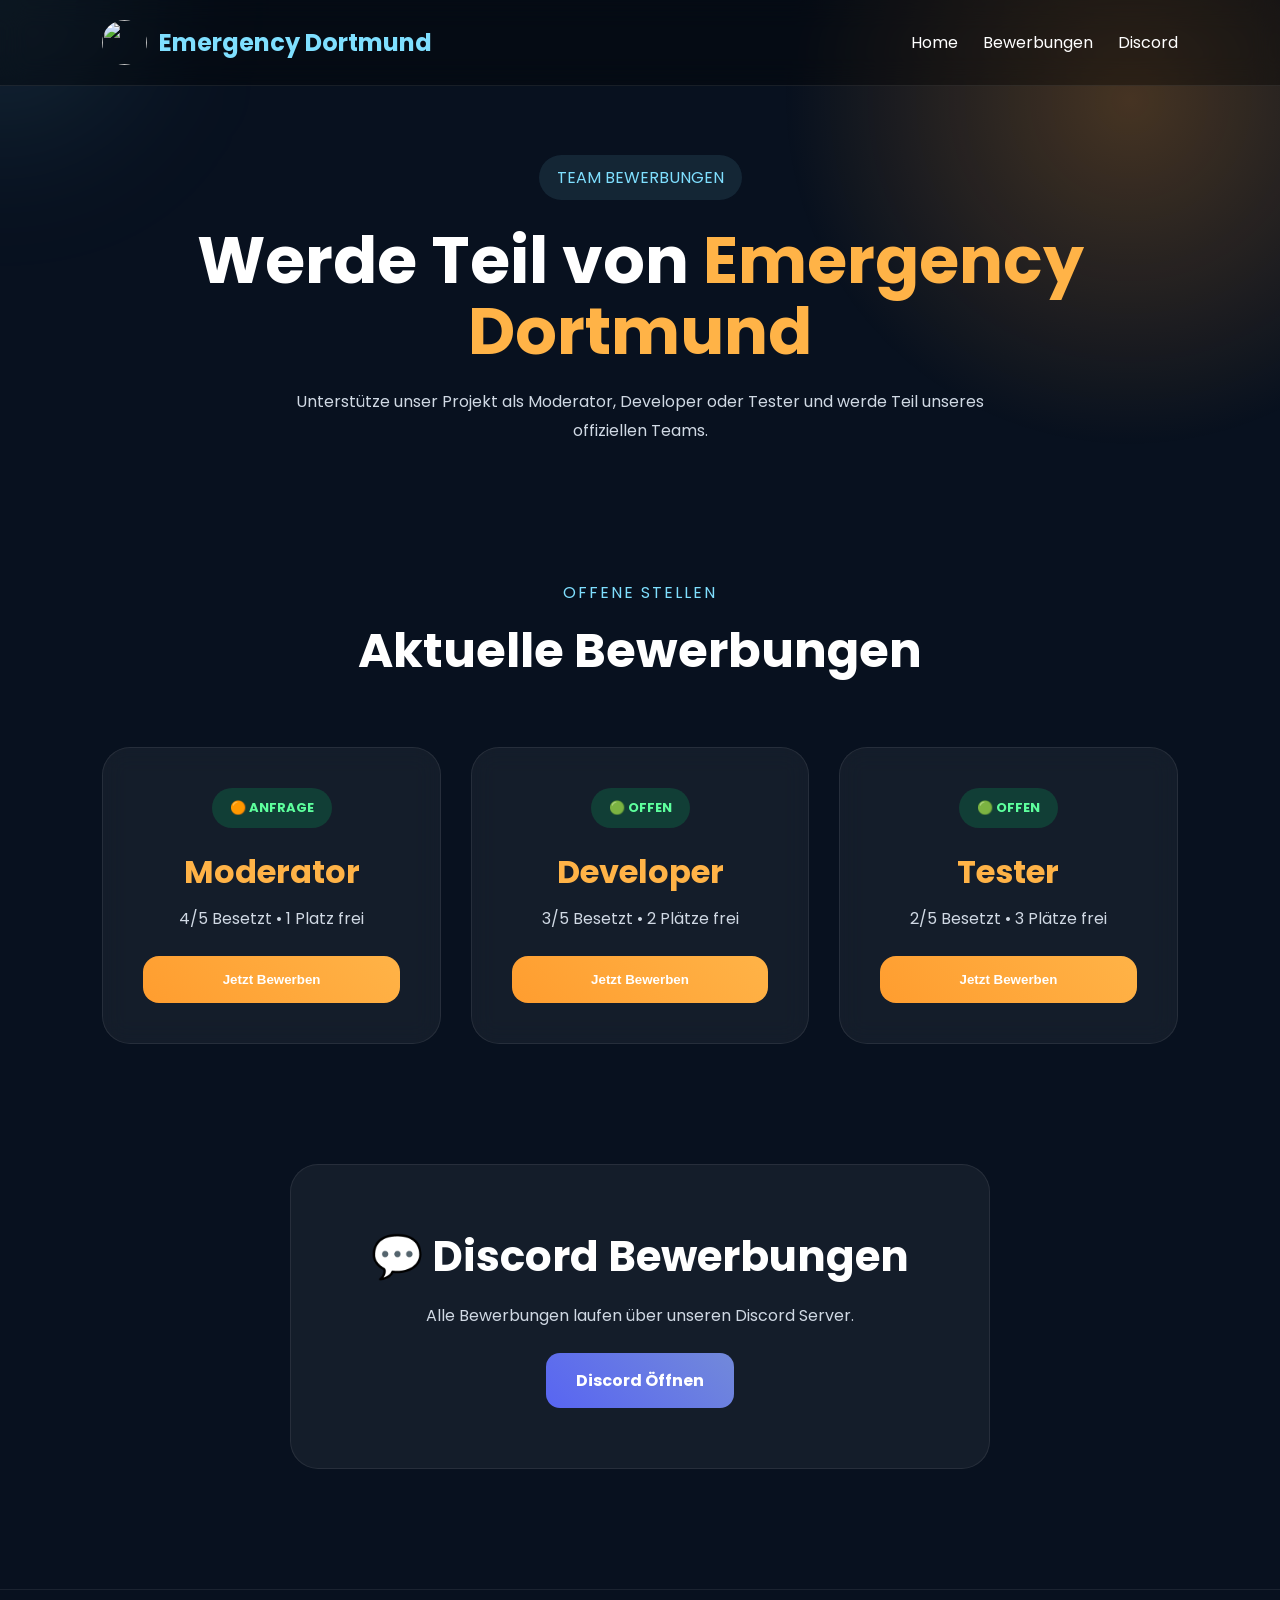
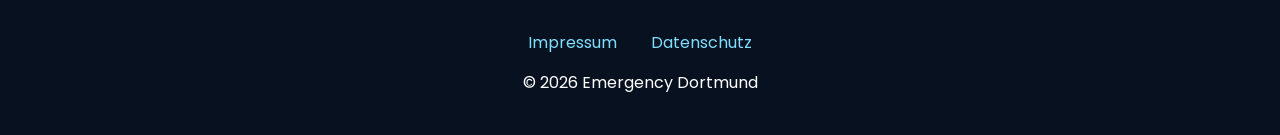
==== bewerbung.html @ aeb2450f "Create bewerbung.html" ====
<!DOCTYPE html>
<html lang="de">

<head>

<meta charset="UTF-8">
<meta name="viewport" content="width=device-width, initial-scale=1.0">

<title>Bewerbungen | Emergency Dortmund</title>

<link rel="preconnect" href="https://fonts.googleapis.com">
<link rel="preconnect" href="https://fonts.gstatic.com" crossorigin>

<link href="https://fonts.googleapis.com/css2?family=Poppins:wght@300;400;500;600;700;800&display=swap" rel="stylesheet">

<style>

*{
  margin:0;
  padding:0;
  box-sizing:border-box;
}

body{
  font-family:'Poppins',sans-serif;
  background:#08111f;
  color:white;
  overflow-x:hidden;
}

/* BACKGROUND */

.background-blur{
  position:fixed;

  width:700px;
  height:700px;

  background:
  radial-gradient(
    circle,
    rgba(255,157,47,0.25),
    transparent 70%
  );

  top:-250px;
  right:-200px;

  z-index:-2;
}

.mouse-glow{
  position:fixed;

  width:250px;
  height:250px;

  border-radius:50%;

  background:
  rgba(127,223,255,0.12);

  filter:blur(80px);

  pointer-events:none;

  transform:translate(-50%,-50%);

  z-index:-1;
}

/* NAVBAR */

header{
  position:fixed;

  top:0;
  left:0;

  width:100%;

  z-index:999;

  background:
  rgba(0,0,0,0.35);

  backdrop-filter:blur(12px);

  border-bottom:
  1px solid rgba(255,255,255,0.08);
}

.navbar{
  display:flex;

  justify-content:space-between;
  align-items:center;

  padding:20px 8%;
}

.logo{
  display:flex;
  align-items:center;
  gap:12px;

  font-size:24px;
  font-weight:700;

  color:#7fdfff;
}

.logo-img{
  width:45px;
  height:45px;

  border-radius:50%;
}

.nav-links{
  display:flex;
  gap:25px;

  list-style:none;
}

.nav-links a{
  color:white;

  text-decoration:none;

  transition:0.3s;
}

.nav-links a:hover{
  color:#ffb347;
}

/* HERO */

.hero{
  min-height:60vh;

  display:flex;
  justify-content:center;
  align-items:center;

  text-align:center;

  padding:140px 8% 80px;
}

.badge{
  display:inline-block;

  padding:10px 18px;

  border-radius:30px;

  background:
  rgba(127,223,255,0.1);

  color:#7fdfff;

  margin-bottom:25px;
}

.hero h1{
  font-size:65px;

  line-height:1.1;

  margin-bottom:20px;
}

.hero h1 span{
  color:#ffb347;
}

.hero p{
  color:#d0d9e4;

  line-height:1.8;

  max-width:700px;

  margin:auto;
}

/* SECTION */

.features{
  padding:40px 8% 120px;
}

.section-title{
  text-align:center;

  margin-bottom:60px;
}

.section-title span{
  color:#7fdfff;

  letter-spacing:2px;
}

.section-title h2{
  font-size:48px;

  margin-top:10px;
}

/* GRID */

.application-grid{
  display:grid;

  grid-template-columns:
  repeat(auto-fit,minmax(280px,1fr));

  gap:30px;
}

/* CARDS */

.apply-card{
  position:relative;

  padding:40px;

  border-radius:28px;

  overflow:hidden;

  background:
  rgba(255,255,255,0.05);

  border:
  1px solid rgba(255,255,255,0.08);

  transition:0.4s;

  text-align:center;

  backdrop-filter:blur(12px);
}

.apply-card:hover{
  transform:translateY(-10px);

  border-color:#ff9d2f;

  box-shadow:
  0 0 30px rgba(255,157,47,0.2);
}

/* STATUS */

.job-status{
  display:inline-block;

  padding:10px 18px;

  border-radius:40px;

  font-size:13px;

  font-weight:700;

  margin-bottom:20px;
}

.open-status{
  background:
  rgba(0,255,120,0.15);

  color:#5dff9d;
}

.closed-status{
  background:
  rgba(255,0,0,0.15);

  color:#ff7b7b;
}

/* TEXT */

.apply-card h3{
  font-size:32px;

  margin-bottom:10px;

  color:#ffb347;
}

.apply-card p{
  color:#d0d9e4;

  margin-bottom:25px;
}

/* BUTTON */

.open-form-btn{
  width:100%;

  border:none;

  padding:16px;

  border-radius:16px;

  background:
  linear-gradient(
    45deg,
    #ff9d2f,
    #ffb347
  );

  color:white;

  font-weight:700;

  cursor:pointer;

  transition:0.3s;
}

.open-form-btn:hover{
  transform:translateY(-4px);

  box-shadow:
  0 0 25px rgba(255,157,47,0.35);
}

.closed-btn{
  background:#444;

  cursor:not-allowed;

  opacity:0.6;
}

/* POPUP */

.popup-form{
  position:fixed;

  top:0;
  left:0;

  width:100%;
  height:100%;

  background:
  rgba(0,0,0,0.75);

  display:flex;

  justify-content:center;
  align-items:center;

  opacity:0;
  visibility:hidden;

  transition:0.3s;

  z-index:99999;
}

.popup-form.active{
  opacity:1;
  visibility:visible;
}

.popup-box{
  width:90%;
  max-width:550px;

  padding:40px;

  border-radius:28px;

  background:#101b2e;

  border:
  1px solid rgba(255,255,255,0.08);

  position:relative;
}

.close-popup{
  position:absolute;

  top:18px;
  right:22px;

  cursor:pointer;

  font-size:22px;
}

.popup-box h2{
  margin-bottom:25px;

  color:#ffb347;
}

/* FORM */

.popup-box form{
  display:flex;

  flex-direction:column;

  gap:18px;
}

.popup-box input,
.popup-box textarea{
  width:100%;

  padding:16px;

  border:none;

  border-radius:14px;

  background:
  rgba(255,255,255,0.08);

  color:white;

  outline:none;

  font-family:'Poppins',sans-serif;
}

.popup-box textarea{
  min-height:140px;

  resize:none;
}

.popup-box input::placeholder,
.popup-box textarea::placeholder{
  color:#c9d4df;
}

.popup-box button{
  border:none;

  padding:16px;

  border-radius:14px;

  background:
  linear-gradient(
    45deg,
    #ff9d2f,
    #ffb347
  );

  color:white;

  font-weight:700;

  cursor:pointer;
}

/* DISCORD */

.discord-section{
  padding:0 8% 120px;
}

.discord-box{
  max-width:700px;

  margin:auto;

  padding:60px;

  border-radius:28px;

  text-align:center;

  background:
  rgba(255,255,255,0.05);

  border:
  1px solid rgba(255,255,255,0.08);
}

.discord-box h2{
  font-size:42px;

  margin-bottom:15px;
}

.discord-box p{
  color:#d0d9e4;

  margin-bottom:25px;
}

.btn{
  display:inline-block;

  padding:15px 30px;

  border-radius:14px;

  text-decoration:none;

  font-weight:700;
}

.discord-btn{
  background:
  linear-gradient(
    45deg,
    #5865F2,
    #7289DA
  );

  color:white;
}

/* FOOTER */

footer{
  padding:40px 8%;

  text-align:center;

  border-top:
  1px solid rgba(255,255,255,0.08);
}

.footer-links{
  margin-bottom:15px;
}

.footer-links a{
  color:#7fdfff;

  margin:0 15px;

  text-decoration:none;
}

/* MOBILE */

@media(max-width:700px){

  .navbar{
    flex-direction:column;
    gap:20px;
  }

  .hero h1{
    font-size:42px;
  }

  .section-title h2{
    font-size:36px;
  }

  .discord-box{
    padding:35px;
  }

}

</style>

</head>

<body>

<div class="background-blur"></div>
<div class="mouse-glow"></div>

<header>

<nav class="navbar">

<div class="logo">

<img
src="https://cdn-icons-png.flaticon.com/512/484/484167.png"
class="logo-img">

<span>Emergency Dortmund</span>

</div>

<ul class="nav-links">

<li><a href="index.html">Home</a></li>
<li><a href="#bewerbung">Bewerbungen</a></li>
<li><a href="#discord">Discord</a></li>

</ul>

</nav>

</header>

<section class="hero" id="bewerbung">

<div class="hero-left">

<span class="badge">
TEAM BEWERBUNGEN
</span>

<h1>
Werde Teil von
<span>Emergency Dortmund</span>
</h1>

<p>
Unterstütze unser Projekt als Moderator,
Developer oder Tester und werde Teil
unseres offiziellen Teams.
</p>

</div>

</section>

<section class="features">

<div class="section-title">

<span>OFFENE STELLEN</span>

<h2>
Aktuelle Bewerbungen
</h2>

</div>

<div class="application-grid">

<div class="apply-card">

<div class="job-status open-status">
🟠 ANFRAGE
</div>

<h3>Moderator</h3>

<p>
4/5 Besetzt • 1 Platz frei
</p>

<button class="open-form-btn">
Jetzt Bewerben
</button>

</div>

<div class="apply-card">

<div class="job-status open-status">
🟢 OFFEN
</div>

<h3>Developer</h3>

<p>
3/5 Besetzt • 2 Plätze frei
</p>

<button class="open-form-btn">
Jetzt Bewerben
</button>

</div>

<div class="apply-card">

<div class="job-status open-status">
🟢 OFFEN
</div>

<h3>Tester</h3>

<p>
2/5 Besetzt • 3 Plätze frei
</p>

<button class="open-form-btn">
Jetzt Bewerben
</button>

</div>

</section>

<!-- POPUP -->

<div class="popup-form" id="popupForm">

<div class="popup-box">

<span class="close-popup" id="closePopup">
✖
</span>

<h2>
Bewerbung Absenden
</h2>

<form id="applicationForm">

<input
type="text"
placeholder="Discord Name"
required>

<input
type="number"
placeholder="Alter"
required>

<textarea
placeholder="Warum möchtest du ins Team?"
required></textarea>

<input
type="file"
accept="image/*">

<button type="submit">
Bewerbung Senden
</button>

</form>

</div>

</div>

<section class="discord-section" id="discord">

<div class="discord-box">

<h2>
💬 Discord Bewerbungen
</h2>

<p>
Alle Bewerbungen laufen über unseren Discord Server.
</p>

<a
href="https://discord.gg/my58QDfewV"
target="_blank"
class="btn discord-btn">

Discord Öffnen

</a>

</div>

</section>

<footer>

<div class="footer-links">

<a href="impressum.html">
Impressum
</a>

<a href="datenschutz.html">
Datenschutz
</a>

</div>

<p>
© 2026 Emergency Dortmund
</p>

</footer>

<script src="script.js"></script>

</body>
</html>
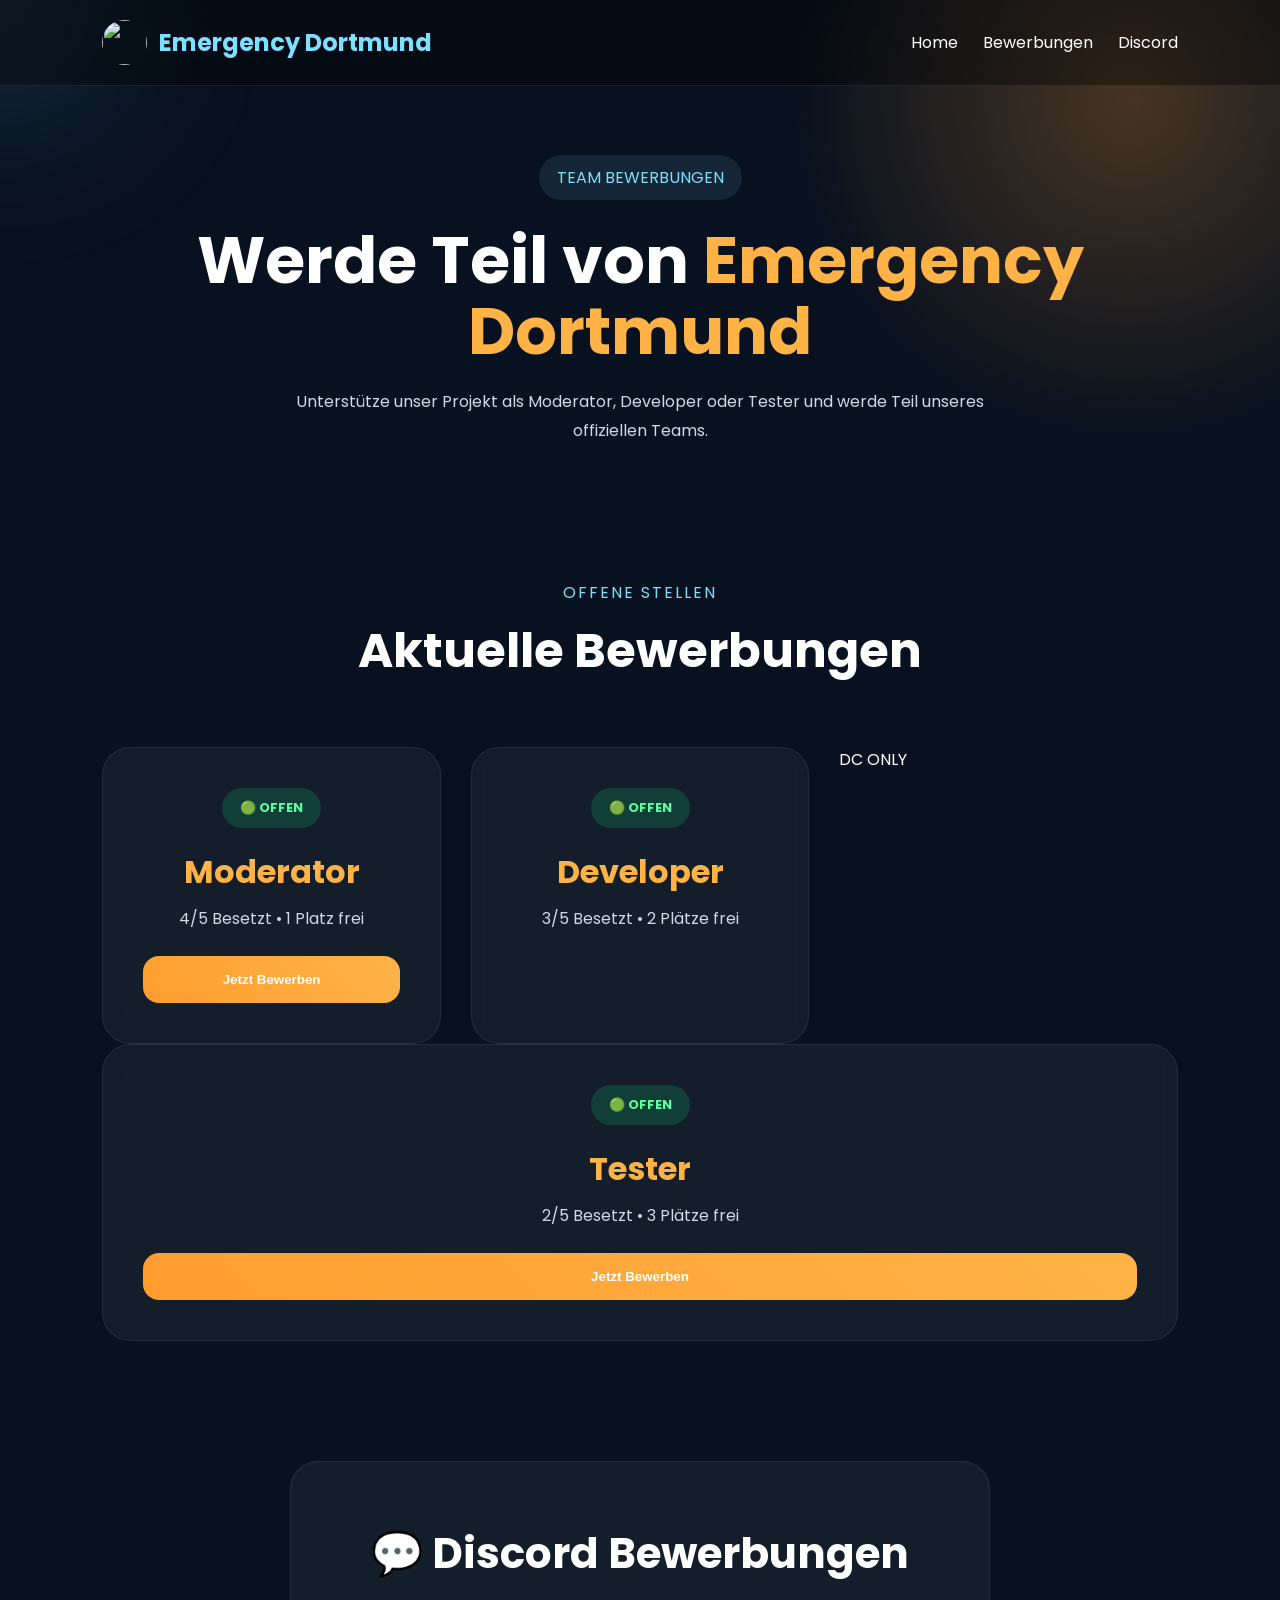
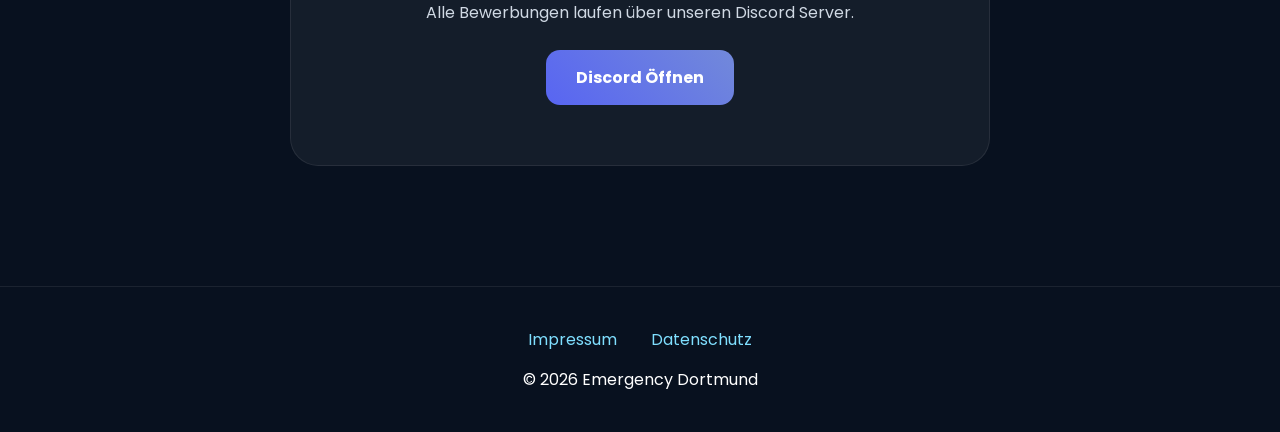
==== commit 2a36cd6a: "Update bewerbung.html" ====
--- a/bewerbung.html
+++ b/bewerbung.html
@@ -650,7 +650,7 @@
 <div class="apply-card">
 
 <div class="job-status open-status">
-🟠 ANFRAGE
+🟢 OFFEN
 </div>
 
 <h3>Moderator</h3>
@@ -676,11 +676,9 @@
 <p>
 3/5 Besetzt • 2 Plätze frei
 </p>
-
-<button class="open-form-btn">
-Jetzt Bewerben
-</button>
-
+  
+</div>
+DC ONLY
 </div>
 
 <div class="apply-card">
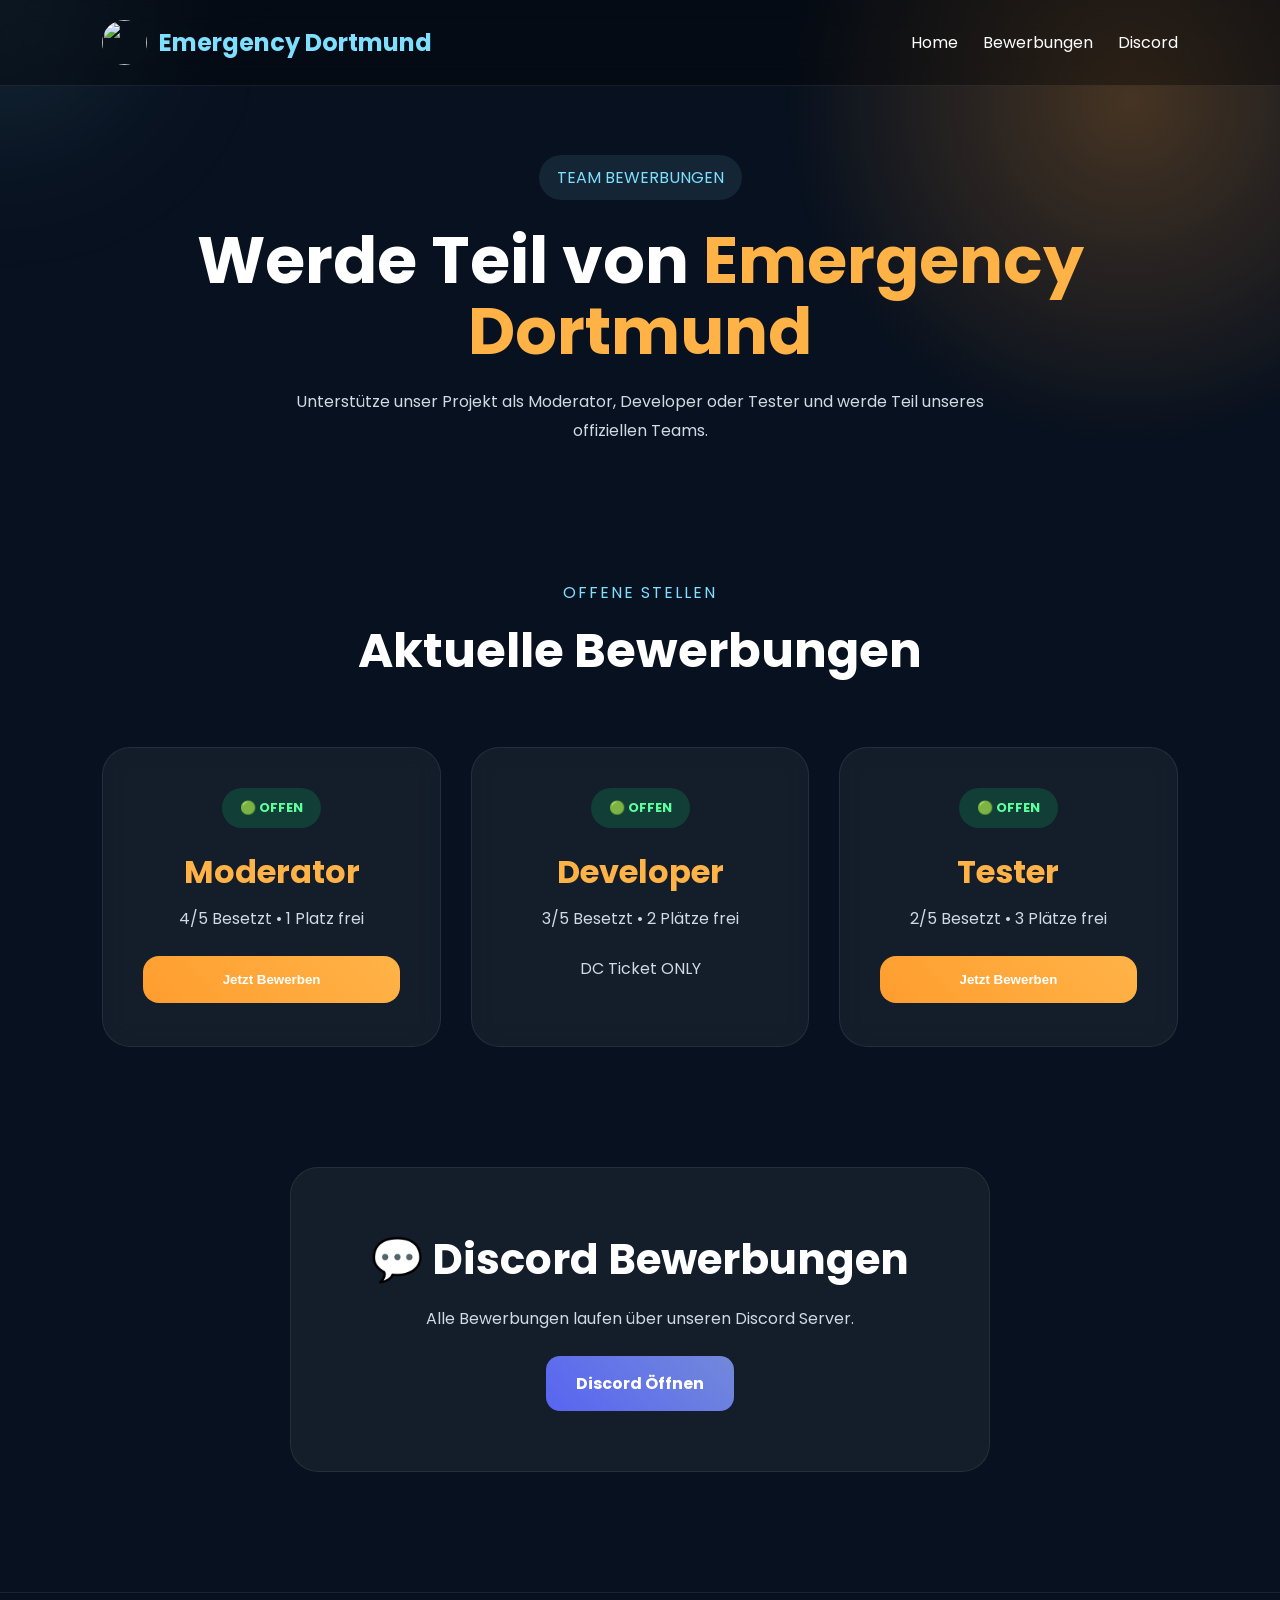
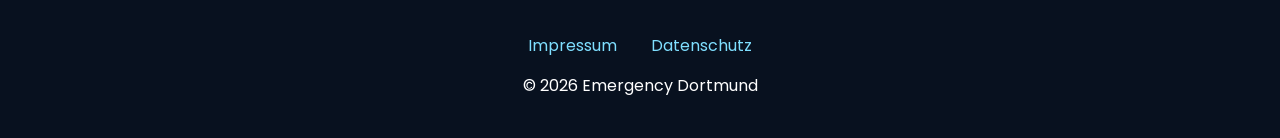
==== commit 0db5d125: "Update bewerbung.html" ====
--- a/bewerbung.html
+++ b/bewerbung.html
@@ -677,8 +677,10 @@
 3/5 Besetzt • 2 Plätze frei
 </p>
   
-</div>
-DC ONLY
+<p>
+  DC  Ticket ONLY
+</p>
+
 </div>
 
 <div class="apply-card">
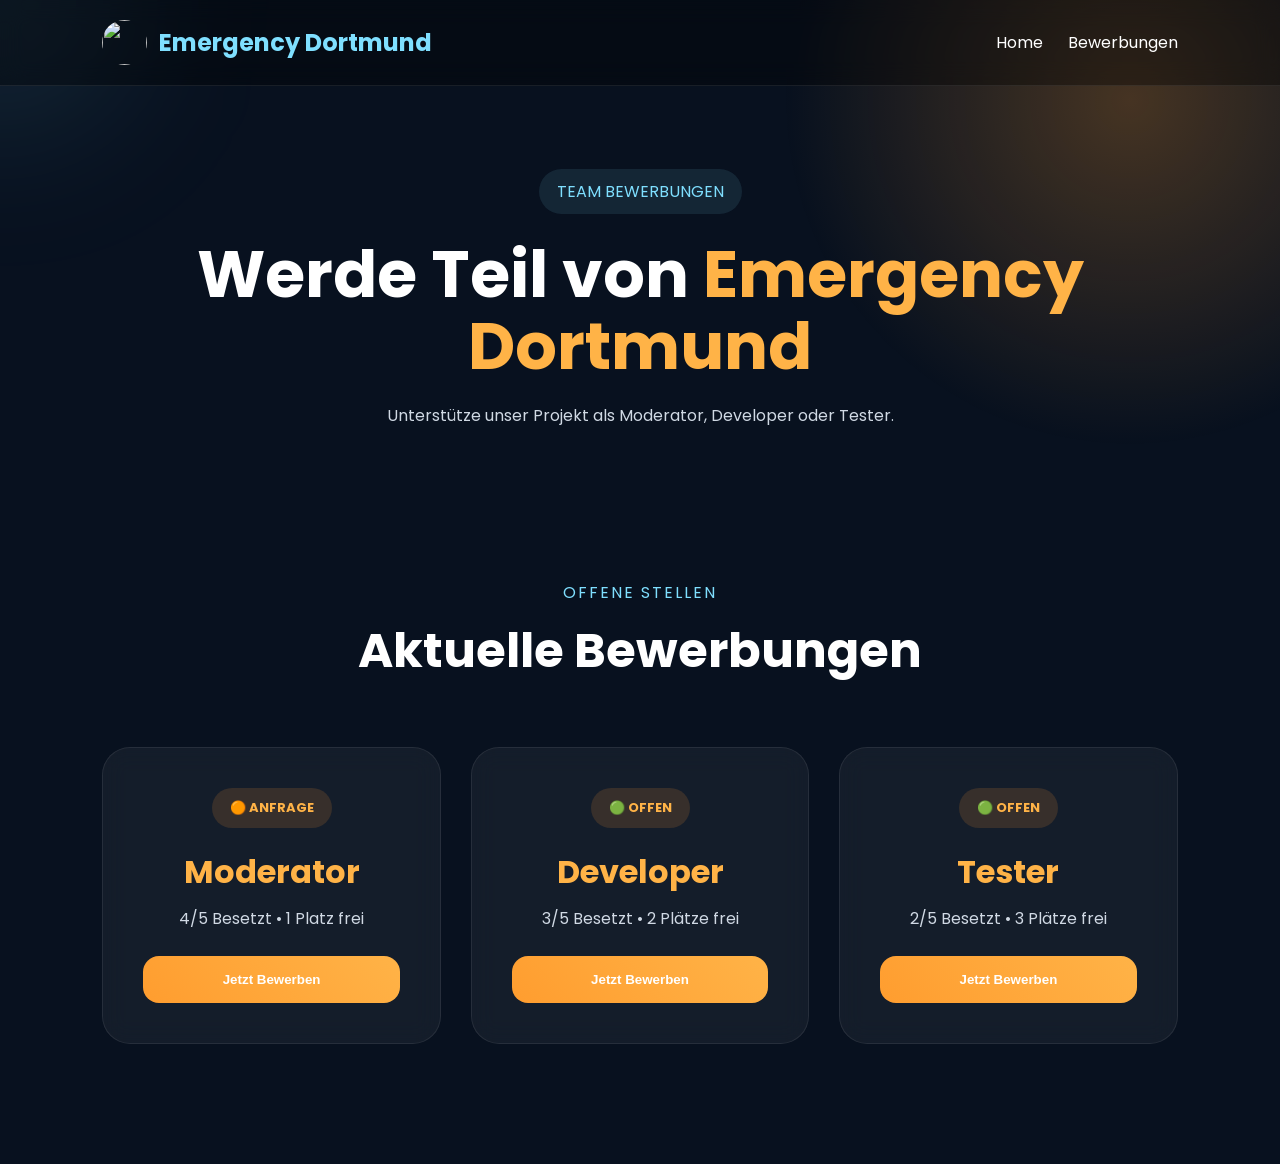
==== commit 6a57ee7a: "Update bewerbung.html" ====
--- a/bewerbung.html
+++ b/bewerbung.html
@@ -1,3 +1,4 @@
+
 <!DOCTYPE html>
 <html lang="de">
 
@@ -28,11 +29,8 @@
   overflow-x:hidden;
 }
 
-/* BACKGROUND */
-
 .background-blur{
   position:fixed;
-
   width:700px;
   height:700px;
 
@@ -69,8 +67,6 @@
   z-index:-1;
 }
 
-/* NAVBAR */
-
 header{
   position:fixed;
 
@@ -126,17 +122,13 @@
 
 .nav-links a{
   color:white;
-
   text-decoration:none;
-
   transition:0.3s;
 }
 
 .nav-links a:hover{
   color:#ffb347;
 }
-
-/* HERO */
 
 .hero{
   min-height:60vh;
@@ -167,9 +159,7 @@
 
 .hero h1{
   font-size:65px;
-
   line-height:1.1;
-
   margin-bottom:20px;
 }
 
@@ -179,15 +169,10 @@
 
 .hero p{
   color:#d0d9e4;
-
   line-height:1.8;
-
   max-width:700px;
-
   margin:auto;
 }
-
-/* SECTION */
 
 .features{
   padding:40px 8% 120px;
@@ -195,23 +180,18 @@
 
 .section-title{
   text-align:center;
-
   margin-bottom:60px;
 }
 
 .section-title span{
   color:#7fdfff;
-
   letter-spacing:2px;
 }
 
 .section-title h2{
   font-size:48px;
-
   margin-top:10px;
 }
-
-/* GRID */
 
 .application-grid{
   display:grid;
@@ -222,8 +202,6 @@
   gap:30px;
 }
 
-/* CARDS */
-
 .apply-card{
   position:relative;
 
@@ -255,8 +233,6 @@
   0 0 30px rgba(255,157,47,0.2);
 }
 
-/* STATUS */
-
 .job-status{
   display:inline-block;
 
@@ -273,19 +249,10 @@
 
 .open-status{
   background:
-  rgba(0,255,120,0.15);
-
-  color:#5dff9d;
-}
-
-.closed-status{
-  background:
-  rgba(255,0,0,0.15);
-
-  color:#ff7b7b;
-}
-
-/* TEXT */
+  rgba(255,157,47,0.15);
+
+  color:#ffb347;
+}
 
 .apply-card h3{
   font-size:32px;
@@ -300,8 +267,6 @@
 
   margin-bottom:25px;
 }
-
-/* BUTTON */
 
 .open-form-btn{
   width:100%;
@@ -335,16 +300,6 @@
   0 0 25px rgba(255,157,47,0.35);
 }
 
-.closed-btn{
-  background:#444;
-
-  cursor:not-allowed;
-
-  opacity:0.6;
-}
-
-/* POPUP */
-
 .popup-form{
   position:fixed;
 
@@ -377,7 +332,11 @@
 
 .popup-box{
   width:90%;
-  max-width:550px;
+  max-width:650px;
+
+  max-height:90vh;
+
+  overflow-y:auto;
 
   padding:40px;
 
@@ -407,8 +366,6 @@
 
   color:#ffb347;
 }
-
-/* FORM */
 
 .popup-box form{
   display:flex;
@@ -439,14 +396,8 @@
 }
 
 .popup-box textarea{
-  min-height:140px;
-
-  resize:none;
-}
-
-.popup-box input::placeholder,
-.popup-box textarea::placeholder{
-  color:#c9d4df;
+  min-height:120px;
+  resize:vertical;
 }
 
 .popup-box button{
@@ -470,89 +421,11 @@
   cursor:pointer;
 }
 
-/* DISCORD */
-
-.discord-section{
-  padding:0 8% 120px;
-}
-
-.discord-box{
-  max-width:700px;
-
-  margin:auto;
-
-  padding:60px;
-
-  border-radius:28px;
-
-  text-align:center;
-
-  background:
-  rgba(255,255,255,0.05);
-
-  border:
-  1px solid rgba(255,255,255,0.08);
-}
-
-.discord-box h2{
-  font-size:42px;
-
-  margin-bottom:15px;
-}
-
-.discord-box p{
-  color:#d0d9e4;
-
-  margin-bottom:25px;
-}
-
-.btn{
-  display:inline-block;
-
-  padding:15px 30px;
-
-  border-radius:14px;
-
-  text-decoration:none;
-
-  font-weight:700;
-}
-
-.discord-btn{
-  background:
-  linear-gradient(
-    45deg,
-    #5865F2,
-    #7289DA
-  );
-
-  color:white;
-}
-
-/* FOOTER */
-
-footer{
-  padding:40px 8%;
-
-  text-align:center;
-
-  border-top:
-  1px solid rgba(255,255,255,0.08);
-}
-
-.footer-links{
-  margin-bottom:15px;
-}
-
-.footer-links a{
-  color:#7fdfff;
-
-  margin:0 15px;
-
-  text-decoration:none;
-}
-
-/* MOBILE */
+#extraQuestions{
+  display:flex;
+  flex-direction:column;
+  gap:18px;
+}
 
 @media(max-width:700px){
 
@@ -569,10 +442,6 @@
     font-size:36px;
   }
 
-  .discord-box{
-    padding:35px;
-  }
-
 }
 
 </style>
@@ -591,7 +460,7 @@
 <div class="logo">
 
 <img
-src="https://cdn-icons-png.flaticon.com/512/484/484167.png"
+src="https://media.discordapp.net/attachments/1493311667008831699/1497679529953726666/logo_ed_512.png?ex=69fc3e01&is=69faec81&hm=81a298f5e2b6f45f54019f173b83fa4e99f948a223a4961e307ef3fbd646ee0b&=&format=webp&quality=lossless"
 class="logo-img">
 
 <span>Emergency Dortmund</span>
@@ -601,8 +470,7 @@
 <ul class="nav-links">
 
 <li><a href="index.html">Home</a></li>
-<li><a href="#bewerbung">Bewerbungen</a></li>
-<li><a href="#discord">Discord</a></li>
+<li><a href="bewerbung.html">Bewerbungen</a></li>
 
 </ul>
 
@@ -610,9 +478,9 @@
 
 </header>
 
-<section class="hero" id="bewerbung">
-
-<div class="hero-left">
+<section class="hero">
+
+<div>
 
 <span class="badge">
 TEAM BEWERBUNGEN
@@ -625,8 +493,7 @@
 
 <p>
 Unterstütze unser Projekt als Moderator,
-Developer oder Tester und werde Teil
-unseres offiziellen Teams.
+Developer oder Tester.
 </p>
 
 </div>
@@ -650,7 +517,7 @@
 <div class="apply-card">
 
 <div class="job-status open-status">
-🟢 OFFEN
+🟠 ANFRAGE
 </div>
 
 <h3>Moderator</h3>
@@ -676,10 +543,10 @@
 <p>
 3/5 Besetzt • 2 Plätze frei
 </p>
-  
-<p>
-  DC  Ticket ONLY
-</p>
+
+<button class="open-form-btn">
+Jetzt Bewerben
+</button>
 
 </div>
 
@@ -701,9 +568,9 @@
 
 </div>
 
+</div>
+
 </section>
-
-<!-- POPUP -->
 
 <div class="popup-form" id="popupForm">
 
@@ -713,11 +580,13 @@
 ✖
 </span>
 
-<h2>
+<h2 id="popupTitle">
 Bewerbung Absenden
 </h2>
 
 <form id="applicationForm">
+
+<input type="hidden" id="selectedRole">
 
 <input
 type="text"
@@ -730,12 +599,23 @@
 required>
 
 <textarea
-placeholder="Warum möchtest du ins Team?"
+placeholder="Erzähle etwas über dich"
 required></textarea>
+
+<div id="extraQuestions"></div>
+
+<div id="developerUpload" style="display:none;">
+
+<label style="color:#ffb347;">
+Portfolio / Bilder hochladen
+</label>
 
 <input
 type="file"
-accept="image/*">
+accept="image/*"
+multiple>
+
+</div>
 
 <button type="submit">
 Bewerbung Senden
@@ -747,52 +627,377 @@
 
 </div>
 
-<section class="discord-section" id="discord">
-
-<div class="discord-box">
-
-<h2>
-💬 Discord Bewerbungen
-</h2>
-
-<p>
-Alle Bewerbungen laufen über unseren Discord Server.
-</p>
-
-<a
-href="https://discord.gg/my58QDfewV"
-target="_blank"
-class="btn discord-btn">
-
-Discord Öffnen
-
-</a>
-
-</div>
-
-</section>
-
-<footer>
-
-<div class="footer-links">
-
-<a href="impressum.html">
-Impressum
-</a>
-
-<a href="datenschutz.html">
-Datenschutz
-</a>
-
-</div>
-
-<p>
-© 2026 Emergency Dortmund
-</p>
-
-</footer>
-
-<script src="script.js"></script>
+<script>
+
+
+
+const webhookURL =
+"https://discord.com/api/webhooks/1501296229420761148/8C8_YEWJeNf6MYMtdw9AVTaZsCiA-fbIT76MByjdMhmE8XbdTt29x49jL7SSUmZCP8vB";
+
+
+
+
+const popup =
+document.getElementById('popupForm');
+
+const closePopup =
+document.getElementById('closePopup');
+
+const form =
+document.getElementById('applicationForm');
+
+const extraQuestions =
+document.getElementById('extraQuestions');
+
+const developerUpload =
+document.getElementById('developerUpload');
+
+const popupTitle =
+document.getElementById('popupTitle');
+
+const selectedRole =
+document.getElementById('selectedRole');
+
+const buttons =
+document.querySelectorAll('.open-form-btn');
+
+
+
+
+const glow =
+document.querySelector('.mouse-glow');
+
+window.addEventListener(
+'mousemove',
+(e)=>{
+
+  glow.style.left =
+  e.clientX + 'px';
+
+  glow.style.top =
+  e.clientY + 'px';
+
+}
+);
+
+
+
+
+const roleQuestions = {
+
+Moderator:[
+
+  'Warum möchtest du Moderator werden?',
+  'Wie würdest du Streit lösen?',
+  'Wie aktiv bist du täglich?',
+  'Warum sollten wir dich nehmen?'
+
+],
+
+Developer:[
+
+  'Welche Programmiersprachen kannst du?',
+  'Wie lange entwickelst du?',
+  'Welche Projekte hast du gemacht?',
+  'Kennst du APIs?',
+  'Warum möchtest du Developer werden?',
+  'Warum sollten wir dich nehmen?'
+
+],
+
+Tester:[
+
+  'Warum möchtest du Tester werden?',
+  'Wie findest du Bugs?',
+  'Wie aktiv bist du?'
+
+]
+
+};
+
+
+
+buttons.forEach((button)=>{
+
+button.addEventListener(
+'click',
+()=>{
+
+  const role =
+  button.parentElement
+  .querySelector('h3')
+  .innerText;
+
+  popup.classList.add(
+    'active'
+  );
+
+  popupTitle.innerText =
+  role + ' Bewerbung';
+
+  selectedRole.value =
+  role;
+
+  extraQuestions.innerHTML =
+  '';
+
+  roleQuestions[role]
+  .forEach((question)=>{
+
+    const textarea =
+    document.createElement(
+      'textarea'
+    );
+
+    textarea.placeholder =
+    question;
+
+    textarea.required =
+    true;
+
+    extraQuestions.appendChild(
+      textarea
+    );
+
+  });
+
+  if(role === 'Developer'){
+
+    developerUpload.style.display =
+    'block';
+
+  }else{
+
+    developerUpload.style.display =
+    'none';
+
+  }
+
+}
+);
+
+});
+
+
+
+
+closePopup.addEventListener(
+'click',
+()=>{
+
+popup.classList.remove(
+'active'
+);
+
+}
+);
+
+
+
+
+form.addEventListener(
+'submit',
+async (e)=>{
+
+e.preventDefault();
+
+const button =
+form.querySelector('button');
+
+button.innerHTML =
+'⏳ Wird gesendet...';
+
+try{
+
+  const discordName =
+  form.querySelectorAll(
+    'input'
+  )[1].value;
+
+  const age =
+  form.querySelectorAll(
+    'input'
+  )[2].value;
+
+  const about =
+  form.querySelector(
+    'textarea'
+  ).value;
+
+  const role =
+  selectedRole.value;
+
+  const questions =
+  extraQuestions
+  .querySelectorAll(
+    'textarea'
+  );
+
+  let answers = '';
+
+  questions.forEach(
+    (q,index)=>{
+
+      answers +=
+      `Frage ${index+1}:\n${q.value}\n\n`;
+
+    }
+  );
+
+  const payload = {
+
+    username:
+    'Emergency Bewerbungen',
+
+    embeds:[
+
+      {
+
+        title:
+        '📨 Neue Bewerbung',
+
+        color:16753920,
+
+        fields:[
+
+          {
+
+            name:
+            '👤 Discord',
+
+            value:
+            discordName,
+
+            inline:true
+
+          },
+
+          {
+
+            name:
+            '🎂 Alter',
+
+            value:
+            age,
+
+            inline:true
+
+          },
+
+          {
+
+            name:
+            '💼 Rolle',
+
+            value:
+            role
+
+          },
+
+          {
+
+            name:
+            '📝 Über Mich',
+
+            value:
+            about
+
+          },
+
+          {
+
+            name:
+            '📋 Antworten',
+
+            value:
+            answers || 'Keine'
+
+          }
+
+        ],
+
+        footer:{
+
+          text:
+          'Emergency Dortmund'
+
+        },
+
+        timestamp:
+        new Date()
+
+      }
+
+    ]
+
+  };
+
+  const response =
+  await fetch(
+    webhookURL,
+    {
+
+      method:'POST',
+
+      headers:{
+        'Content-Type':
+        'application/json'
+      },
+
+      body:
+      JSON.stringify(
+        payload
+      )
+
+    }
+  );
+
+  if(!response.ok){
+
+    throw new Error(
+      'Webhook Fehler'
+    );
+
+  }
+
+  button.innerHTML =
+  '✅ Erfolgreich Gesendet';
+
+  button.style.background =
+  '#00c853';
+
+  setTimeout(()=>{
+
+    popup.classList.remove(
+      'active'
+    );
+
+    form.reset();
+
+    extraQuestions.innerHTML =
+    '';
+
+    button.innerHTML =
+    'Bewerbung Senden';
+
+    button.style.background =
+    '';
+
+  },2000);
+
+}catch(error){
+
+  console.log(error);
+
+  button.innerHTML =
+  '❌ Fehler';
+
+}
+
+}
+);
+
+</script>
 
 </body>
 </html>
